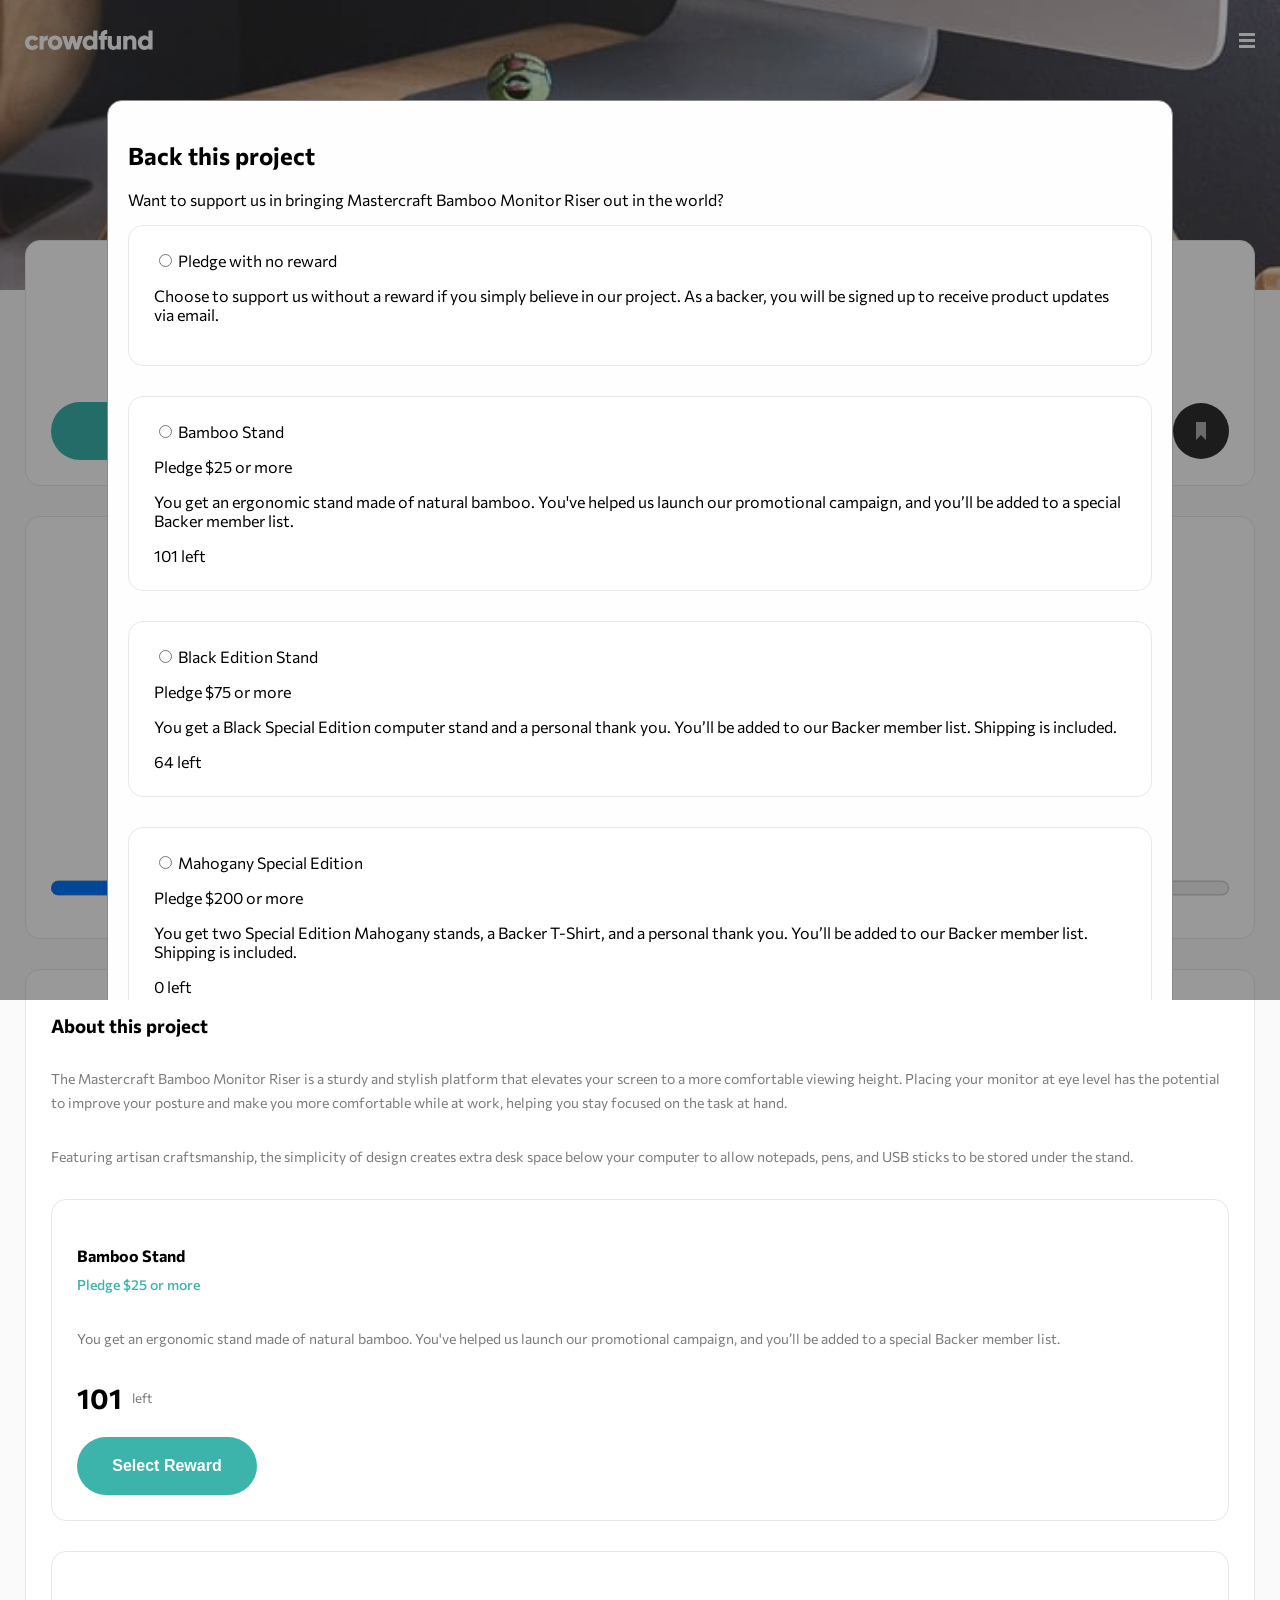
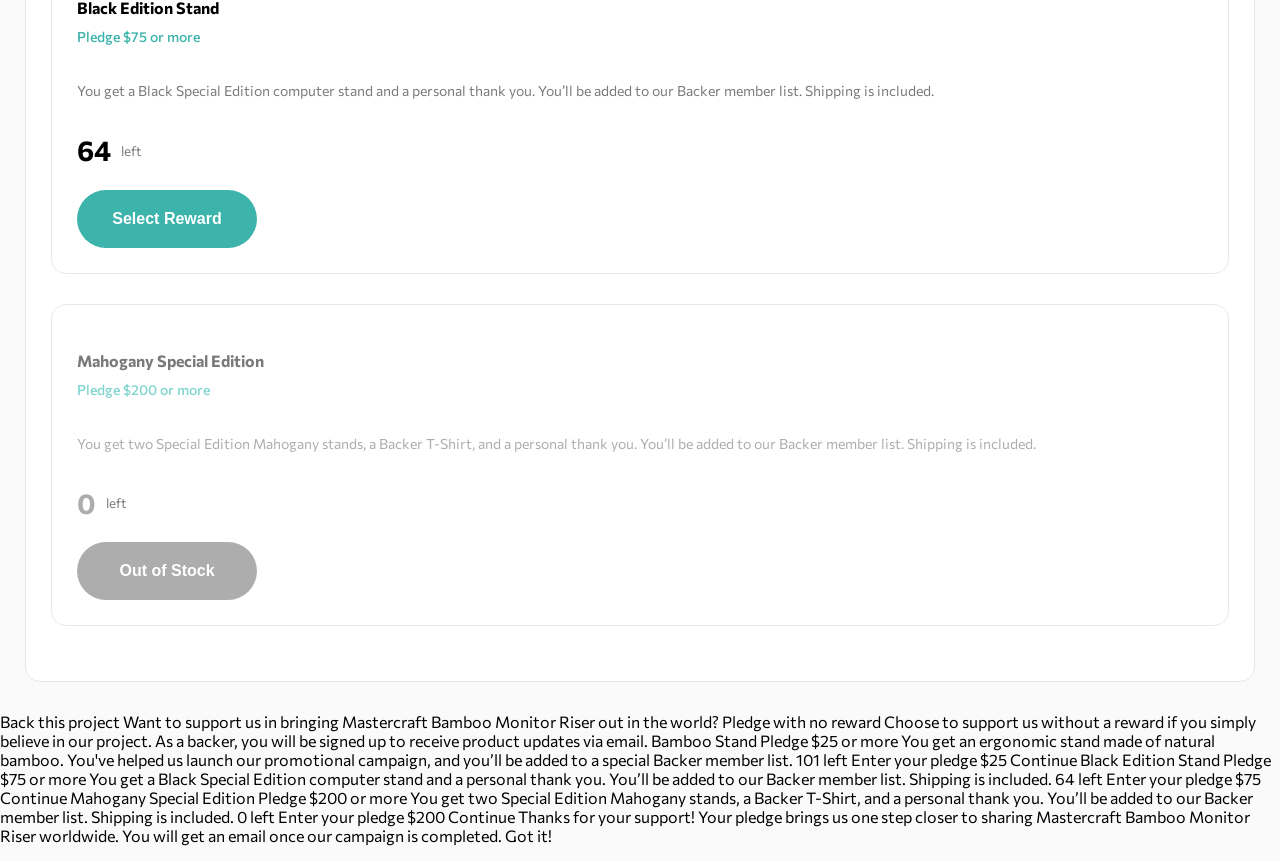
==== index.html @ f1417105 "init modal style" ====
<!DOCTYPE html>
<html lang="en">
<head>
  <meta charset="UTF-8">
  <meta name="viewport" content="width=device-width, initial-scale=1.0"> <!-- displays site properly based on user's device -->

  <link rel="icon" type="image/png" sizes="32x32" href="./images/favicon-32x32.png">
  
  <title>Frontend Mentor | Crowdfunding product page</title>
  <meta name="description" content="Crowdfunding product page design."/>
  <!-- Feel free to remove these styles or customise in your own stylesheet 👍 -->
  <style>
    .attribution { font-size: 11px; text-align: center; }
    .attribution a { color: hsl(228, 45%, 44%); }
  </style>
  <link rel="preconnect" href="https://fonts.gstatic.com">
  <link href="https://fonts.googleapis.com/css2?family=Commissioner:wght@400;500;700&display=swap" rel="stylesheet">
  <link rel="stylesheet" href="styles.css">
</head>
<body>
 
    <header class="hero-banner">
      <div class="page-container">
        <nav class="hero-nav">
          <div class="hero-nav-top">
            <img src="./images/logo.svg" id="logo" alt="Crowdfund logo"/>
            <img src="./images/icon-hamburger.svg" id="mobile-nav" alt="Mobile navigation"/>
          </div>
          <!-- <ul class="hero-nav-menu">
            <li>About</li>
            <li>Discover</li>
            <li>Get Started</li>
          </ul> -->
        </nav>    
      </div>
    </header>


  
  <div class="page-container">


    <div class="page-card project-card-desc">
      <img src="./images/logo-mastercraft.svg" class="mastercraft" alt="mastercraft logo" />
      <header>
        <h1 class="font-700">Mastercraft Bamboo Monitor Riser</h1>
        <h2 class="font-400 dark-gray">A beautiful & handcrafted monitor stand to reduce neck and eye strain.</h2>
      </header>
      <div class="button-grouping">
        <button class="cyan-button">Back this project</button>
        <img src="./images/icon-bookmark.svg" alt="Bookmark"/>
      </div>
    </div>

    <div class="page-card project-card-info">
      <div class="card-info-header">
        <p>$89,914</p>
        <p>of $100,000 backed</p>
      </div>
      <div class="project-card-divider"></div>
      <div class="card-info-header">
        <p>5,007</p>
        <p>total backers</p>
      </div>
      <div class="project-card-divider"></div>
      <div class="card-info-header">
        <p>56</p>
        <p>days left</p>
      </div>
      <div class="progress">
        <label for="days_to_completion"></label>
        <progress id="days_to_completion" value="76" max="100"></progress>
      </div>
    </div>

    <div class="page-card about">
      <h3>About this project</h3>
      <p>
        The Mastercraft Bamboo Monitor Riser is a sturdy and stylish platform that elevates your screen 
        to a more comfortable viewing height. Placing your monitor at eye level has the potential to improve 
        your posture and make you more comfortable while at work, helping you stay focused on the task at hand.
      </p>
      <p>
        Featuring artisan craftsmanship, the simplicity of design creates extra desk space below your computer 
        to allow notepads, pens, and USB sticks to be stored under the stand.
      </p>
     
      <div class="inner-card in-stock">
        <h4>Bamboo Stand</h4>
        <p class="priceline">Pledge $25 or more</p>
        <p>
          You get an ergonomic stand made of natural bamboo. You've helped us launch our promotional campaign, and 
          you’ll be added to a special Backer member list.
        </p>
        <div class="quantity">
          <h5>
            <span class="amount">101</span><span class="text">left</span>
          </h5>
        </div>
        <button class="cyan-button">Select Reward</button>
      </div>
      <div class="inner-card in-stock">
        <h4>Black Edition Stand</h4>
        <p class="priceline">Pledge $75 or more</p>
        <p>
          You get a Black Special Edition computer stand and a personal thank you. You’ll be added to our Backer 
          member list. Shipping is included.
        </p>
        <div class="quantity">
          <h5>
            <span class="amount">64</span><span class="text">left</span>
          </h5>
        </div>
        <button class="cyan-button">Select Reward</button>
      </div>
      <div class="inner-card out-of-stock">
        <h4>Mahogany Special Edition</h4>
        <p class="priceline">Pledge $200 or more</p>
        <p>
          You get two Special Edition Mahogany stands, a Backer T-Shirt, and a personal thank you. You’ll be added 
          to our Backer member list. Shipping is included.
        </p>
        <div class="quantity">
          <h5>
            <span class="amount">0</span><span class="text">left</span>
          </h5>
        </div>
        <button class="gray-button">Out of Stock</button>
      </div>
    </div>

    <section class="modal">
      <div class="modal-content page-card">
        <h1>Back this project</h1>
        <p>Want to support us in bringing Mastercraft Bamboo Monitor Riser out in the world?</p>
        <form>
          <div class="page-card">
            <input type="radio" id="pledge" name="pledge-type" value="pledge">
            <label for="pledge">Pledge with no reward</label>
            <p>Choose to support us without a reward if you simply believe in our project. As a backer, 
              you will be signed up to receive product updates via email.</p>
          </div>

          <div class="page-card">
            <input type="radio" id="bamboo-edition" name="pledge-type" value="bamboo">
            <label for="bamboo-edition">Bamboo Stand</label>
            <p>Pledge $25 or more</p>
            <p>You get an ergonomic stand made of natural bamboo. You've helped us launch our promotional campaign, and
              you’ll be added to a special Backer member list.</p>
              101 left
          </div>

          <div class="page-card">
            <input type="radio" id="black-edition" name="pledge-type" value="black">
            <label for="black-edition">Black Edition Stand</label>
            <p>Pledge $75 or more</p>
            <p> You get a Black Special Edition computer stand and a personal thank you. You’ll be added to our Backer
              member list. Shipping is included.</p>
              64 left
          </div>

          <div class="page-card">
            <input type="radio" id="mahogany-edition" name="pledge-type" value="mahogany">
            <label for="mahogany-edition">Mahogany Special Edition</label>
            <p>Pledge $200 or more</p>
            <p>You get two Special Edition Mahogany stands, a Backer T-Shirt, and a personal thank you. You’ll be added
              to our Backer member list. Shipping is included.</p>
              0 left
          </div>

        </form>
      </div>

    </section>

  </div>


    <p>
  


  
  
  

  

  <!-- Selection modal start -->

  Back this project
  Want to support us in bringing Mastercraft Bamboo Monitor Riser out in the world?

  Pledge with no reward
  Choose to support us without a reward if you simply believe in our project. As a backer, 
  you will be signed up to receive product updates via email.

  Bamboo Stand
  Pledge $25 or more
  You get an ergonomic stand made of natural bamboo. You've helped us launch our promotional campaign, and
  you’ll be added to a special Backer member list.
  101 left

  <!-- Selected pledge start -->
  Enter your pledge
  $25
  Continue
  <!-- Selected pledge end -->

  Black Edition Stand
  Pledge $75 or more
  You get a Black Special Edition computer stand and a personal thank you. You’ll be added to our Backer
  member list. Shipping is included.
  64 left

  <!-- Selected pledge start -->
  Enter your pledge
  $75
  Continue
  <!-- Selected pledge end -->

  Mahogany Special Edition
  Pledge $200 or more
  You get two Special Edition Mahogany stands, a Backer T-Shirt, and a personal thank you. You’ll be added
  to our Backer member list. Shipping is included.
  0 left

  <!-- Selected pledge  start -->
  Enter your pledge
  $200
  Continue
  <!-- Selected pledge end -->

  <!-- Selection modal end -->

  <!-- Success modal start -->

  Thanks for your support!
  Your pledge brings us one step closer to sharing Mastercraft Bamboo Monitor Riser worldwide. You will get
  an email once our campaign is completed.
  Got it!

  <!-- Success modal end -->
  </p>
</body>
</html>
---- styles.css ----
body {
    margin: 0px;
    font-family: 'Commissioner', sans-serif;
    /* background-color: hsl(0, 0%, 70%); */
    background-color: hsl(0, 0%, 98%);
}

/* Header */
.hero-banner {
    width: 100%;
    height: 290px;
    background-image: url('./images/image-hero-mobile.jpg');
    background-position: 50% 50%;
    background-size: cover;
}

.page-container {
    margin: 0px 25px;
}

.hero-nav .hero-nav-top {
    display: flex;
    justify-content: space-between;
    align-items: center;
    padding-top: 30px;
}

.hero-nav .hero-nav-menu {
    padding-left: 0px;
    margin: 0px;
    margin-top: 30px;
    background-color: #FFF;
    border-radius: 15px;
}

.hero-nav .hero-nav-menu li {
    list-style-type: none;
    padding: 25px;
    border-bottom: 1px solid #E8E8E8;
    font-weight: 500;
}

/* page cards */

.page-card {
    background-color: #FFF;
    border-radius: 15px;
    border: 1px solid #E8E8E8;
    padding: 25px;
    margin-bottom: 30px;
}

.inner-card {
    background-color: #FFF;
    border-radius: 15px;
    border: 1px solid #E8E8E8;
    padding: 25px;
    margin-bottom: 30px;
}

.mastercraft {
    position: absolute;
    top: -28px;
    left: calc(50% - (56px/2));
    border-radius: 50%;
}

.page-card .button-grouping {
    display: flex;
    justify-content: space-between;
    align-items: center;
}

.project-card-desc {
    position: relative;
    margin-top: -50px;
}

.project-card-desc h1 {
    font-size: 1.5rem;
    text-align: center;
    margin: 30px 0px;
}

.project-card-desc h2 {
    font-size: .85rem;
    text-align: center;
    margin: 30px 0px;
}

.project-card-desc .cyan-button {
    width: 100%;
    margin-right: 10px;
}

.project-card-info .card-info-header {
    text-align: center;
}

.project-card-info .card-info-header p:nth-child(1){
    font-size: 2rem;
    font-weight: 700;
    margin: 10px 0px;
}

.project-card-info .card-info-header p:nth-child(2){
    font-size: .9rem;
    color: hsl(0, 0%, 48%);
    margin: 10px 0px;
}

.progress {
    margin: 35px 0px 10px 0px;
}

#days_to_completion {
    width: 100%;
    height: 30px;
}

.project-card-divider {
    border-bottom: 1px solid #E8E8E8;
    margin: 20px auto;
    width: 35%;
}

.page-card.about h3 {
    margin-bottom: 30px;
}

.page-card.about p {
    margin-bottom: 30px;
    color: hsl(0, 0%, 48%);
    line-height: 1.5rem;
    font-size: 14px;
}

.inner-card.in-stock h4{
    margin-bottom: 5px;
    font-weight: 700;
}
.inner-card.in-stock .priceline {
    font-weight: 500;
    color: hsl(176, 50%, 47%);
    margin-top: 8px;
}

.inner-card.out-of-stock h4{
    color:hsl(0, 0%, 48%);
    margin-bottom: 5px;
    font-weight: 700;
}
.inner-card.out-of-stock .priceline {
    font-weight: 500;
    color:hsl(176, 50%, 67%);
    margin-top: 8px;
}

.inner-card .quantity .amount {
    font-size: 28px;
    padding-right: 10px;
}

.inner-card .quantity .text {
    font-weight: 400;
    color: hsl(0, 0%, 48%)
}

.inner-card .quantity h5 {
    display: flex;
    align-items: center;
}

.inner-card.out-of-stock p {
    color: hsl(0, 0%, 68%)
}

.inner-card.out-of-stock h5 {
    color: hsl(0, 0%, 68%)
}

.modal {
    /* display: none; */
  position: fixed;
  z-index: 1;
  padding-top: 100px;
  left: 0;
  top: 0;
  width: 100%;
  height: 100%;
  overflow: auto;
  background-color: rgb(0,0,0);
  background-color: rgba(0,0,0,0.4);
    
}

.modal-content {
    background-color: #fefefe;
    margin: auto;
    padding: 20px;
    border: 1px solid #888;
    width: 80%;
  }


/* Style Utils*/

.cyan {
    color: hsl(176, 50%, 47%);
}

.dark-cyan {
    color: hsl(176, 72%, 28%);
}

.black {
    color: hsl(0, 0%, 0%);
}

.dark-gray {
    color: hsl(0, 0%, 48%)
}

.font-400 {
    font-weight: 400;
}

.font-500 {
    font-weight: 500;
}

.font-700 {
    font-weight: 700;
}

.cyan-button {
    padding: 20px;
    border-radius: 40px;
    color: #FFF;
    font-weight: 700;
    background-color: hsl(176, 50%, 47%);
    border-style: none;
    font-size: 16px;
    width: 180px;
}

.gray-button {
    padding: 20px;
    border-radius: 40px;
    color: #FFF;
    font-weight: 700;
    background-color: hsl(0, 0%, 68%);
    border-style: none;
    font-size: 16px;
    width: 180px;
}

/* @media only screen and (max-width: 575px) {
    .hero-banner {
        background-image: url('./images/image-hero-desktop.jpg');
    }
} */
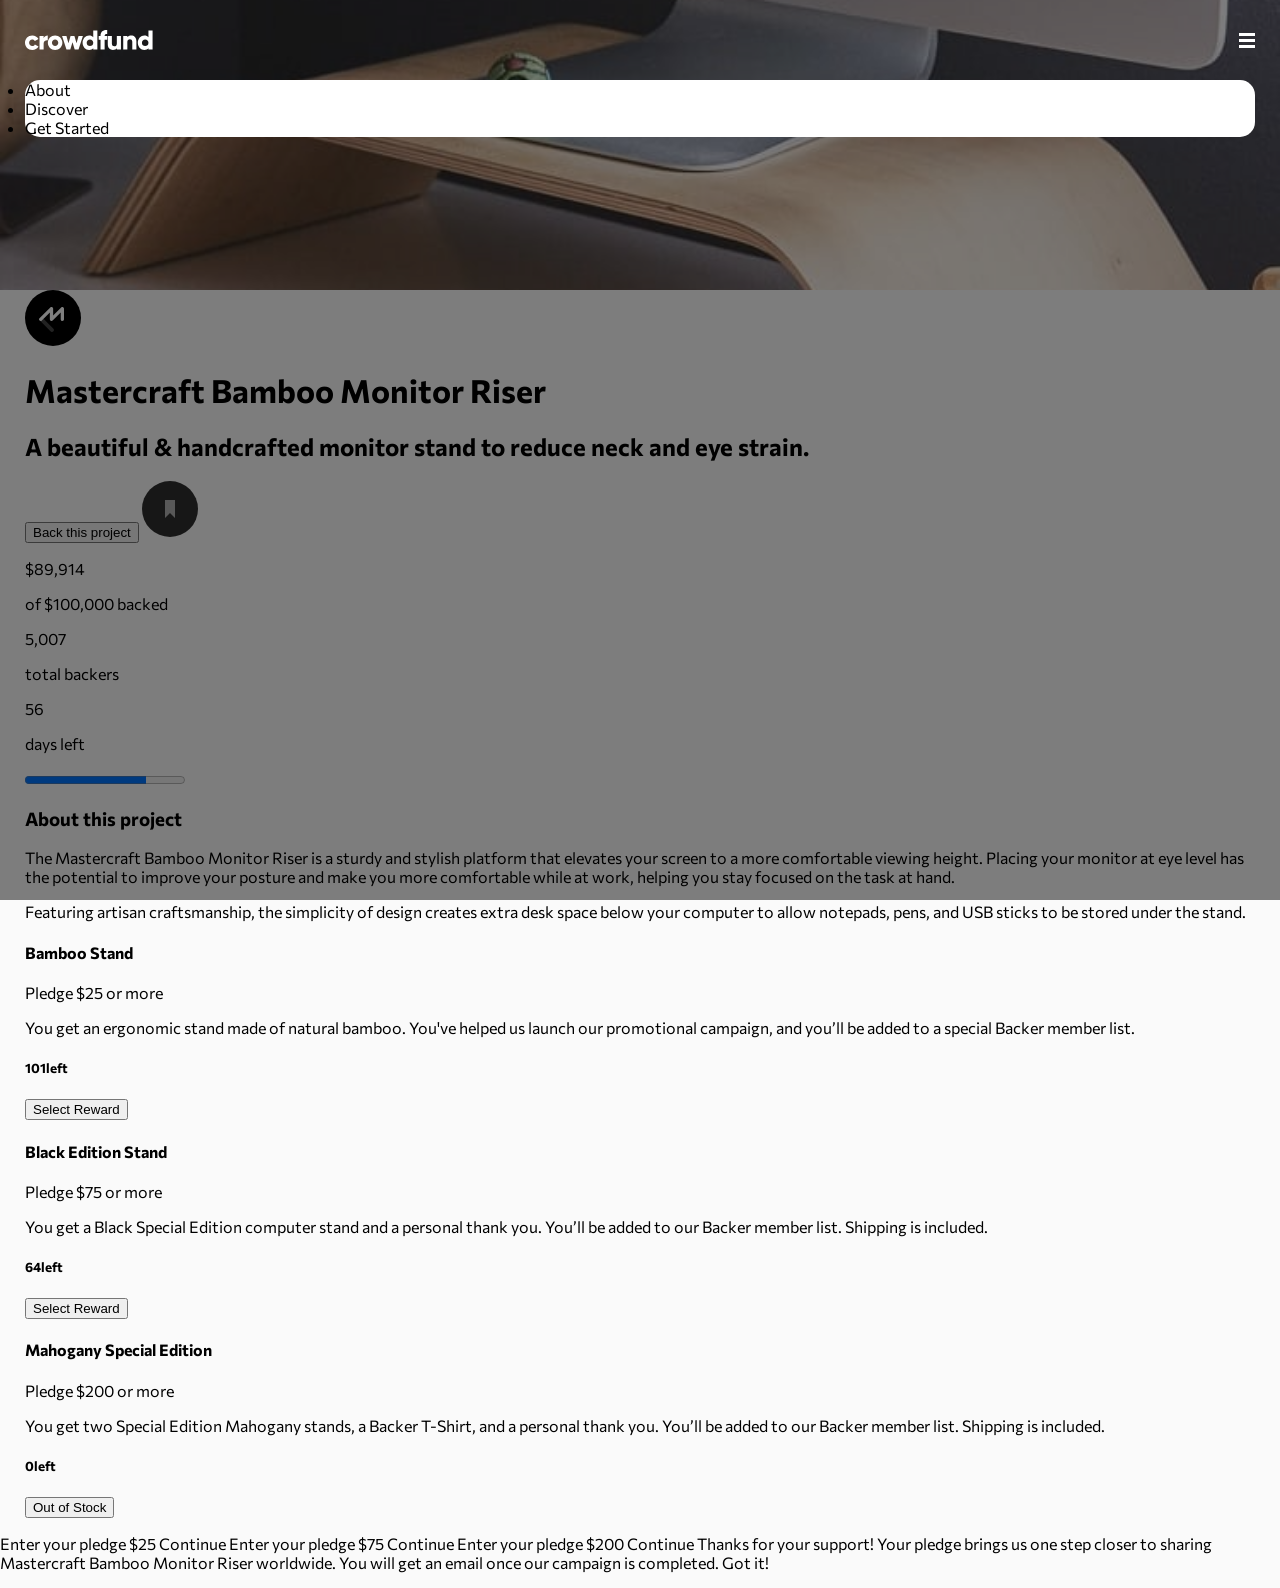
==== commit 6f18275a: "add menu functionality" ====
--- a/index.html
+++ b/index.html
@@ -18,19 +18,20 @@
   <link rel="stylesheet" href="styles.css">
 </head>
 <body>
- 
     <header class="hero-banner">
+      <!-- <div class="hero-banner-image"></div> -->
+      <div class="page-overlay hidden" id="mobile-overlay"></div>
       <div class="page-container">
         <nav class="hero-nav">
           <div class="hero-nav-top">
             <img src="./images/logo.svg" id="logo" alt="Crowdfund logo"/>
             <img src="./images/icon-hamburger.svg" id="mobile-nav" alt="Mobile navigation"/>
           </div>
-          <!-- <ul class="hero-nav-menu">
+          <ul class="hero-nav-menu hidden" id="hero-nav-menu">
             <li>About</li>
             <li>Discover</li>
             <li>Get Started</li>
-          </ul> -->
+          </ul>
         </nav>    
       </div>
     </header>
@@ -129,49 +130,65 @@
       </div>
     </div>
 
-    <section class="modal">
+    <!-- <section class="modal" id="modal">
       <div class="modal-content page-card">
-        <h1>Back this project</h1>
+        <div class="modal-header">
+          <h2 class="modal-title">Back this project</h2>
+          <img src="./images/icon-close-modal.svg" id="modal-nav" alt="Mobile navigation"/>
+        </div>
         <p>Want to support us in bringing Mastercraft Bamboo Monitor Riser out in the world?</p>
         <form>
           <div class="page-card">
-            <input type="radio" id="pledge" name="pledge-type" value="pledge">
-            <label for="pledge">Pledge with no reward</label>
-            <p>Choose to support us without a reward if you simply believe in our project. As a backer, 
-              you will be signed up to receive product updates via email.</p>
-          </div>
-
-          <div class="page-card">
-            <input type="radio" id="bamboo-edition" name="pledge-type" value="bamboo">
-            <label for="bamboo-edition">Bamboo Stand</label>
-            <p>Pledge $25 or more</p>
-            <p>You get an ergonomic stand made of natural bamboo. You've helped us launch our promotional campaign, and
-              you’ll be added to a special Backer member list.</p>
-              101 left
-          </div>
-
-          <div class="page-card">
-            <input type="radio" id="black-edition" name="pledge-type" value="black">
-            <label for="black-edition">Black Edition Stand</label>
-            <p>Pledge $75 or more</p>
-            <p> You get a Black Special Edition computer stand and a personal thank you. You’ll be added to our Backer
-              member list. Shipping is included.</p>
-              64 left
-          </div>
-
-          <div class="page-card">
-            <input type="radio" id="mahogany-edition" name="pledge-type" value="mahogany">
-            <label for="mahogany-edition">Mahogany Special Edition</label>
-            <p>Pledge $200 or more</p>
-            <p>You get two Special Edition Mahogany stands, a Backer T-Shirt, and a personal thank you. You’ll be added
-              to our Backer member list. Shipping is included.</p>
-              0 left
+
+            <div class="pledge-container">
+              <input type="radio" id="pledge" name="pledge-type" value="pledge">
+              <div class="pledge-info">
+                <label for="pledge" class="pledge-option">Pledge with no reward</label>
+              </div>
+            </div>
+            <p>Choose to support us without a reward if you simply believe in our project. As a backer, you will be signed up to receive product updates via email.</p>
+          </div>
+
+          <div class="page-card pledge">
+            <div class="pledge-container">
+              <input type="radio" id="bamboo-edition" name="pledge-type" value="bamboo">
+              <div class="pledge-info">
+                <label for="bamboo-edition" class="pledge-option">Bamboo Stand</label>
+                <span class="pledge-priceline">Pledge $25 or more</span>
+              </div>
+            </div>
+            <p>You get an ergonomic stand made of natural bamboo. You've helped us launch our promotional campaign, and you’ll be added to a special Backer member list.</p>
+            <p><span class="pledge-quantity">101</span> left</p>
+          </div>
+
+          <div class="page-card pledge">
+            <div class="pledge-container">
+              <input type="radio" id="black-edition" name="pledge-type" value="black">
+              <div class="pledge-info">
+                <label for="black-edition" class="pledge-option">Black Edition Stand</label>
+                <span class="pledge-priceline">Pledge $75 or more</span>
+              </div>
+            </div>
+            <p>You get a Black Special Edition computer stand and a personal thank you. You’ll be added to our Backer member list. Shipping is included.</p>
+            <p><span class="pledge-quantity">64</span> left</p>
+          </div>
+
+          <div class="page-card pledge">
+            <div class="pledge-container">
+              <input type="radio" id="mahogany-edition" name="pledge-type" value="mahogany">
+              <div class="pledge-info">
+                <label for="mahogany-edition" class="pledge-option">Mahogany Special Edition</label>
+                <span class="pledge-priceline">Pledge $200 or more</span>
+              </div>
+            </div>
+            <p>You get two Special Edition Mahogany stands, a Backer T-Shirt, and a personal thank you. You’ll be added to our Backer member list. Shipping is included.</p>
+            <p><span class="pledge-quantity">0</span> left</p>
           </div>
 
         </form>
       </div>
 
-    </section>
+    </section> -->
 
   </div>
 
@@ -186,20 +203,9 @@
 
   
 
-  <!-- Selection modal start -->
-
-  Back this project
-  Want to support us in bringing Mastercraft Bamboo Monitor Riser out in the world?
-
-  Pledge with no reward
-  Choose to support us without a reward if you simply believe in our project. As a backer, 
-  you will be signed up to receive product updates via email.
-
-  Bamboo Stand
-  Pledge $25 or more
-  You get an ergonomic stand made of natural bamboo. You've helped us launch our promotional campaign, and
-  you’ll be added to a special Backer member list.
-  101 left
+
+  
+
 
   <!-- Selected pledge start -->
   Enter your pledge
@@ -207,11 +213,7 @@
   Continue
   <!-- Selected pledge end -->
 
-  Black Edition Stand
-  Pledge $75 or more
-  You get a Black Special Edition computer stand and a personal thank you. You’ll be added to our Backer
-  member list. Shipping is included.
-  64 left
+
 
   <!-- Selected pledge start -->
   Enter your pledge
@@ -219,11 +221,7 @@
   Continue
   <!-- Selected pledge end -->
 
-  Mahogany Special Edition
-  Pledge $200 or more
-  You get two Special Edition Mahogany stands, a Backer T-Shirt, and a personal thank you. You’ll be added
-  to our Backer member list. Shipping is included.
-  0 left
+  
 
   <!-- Selected pledge  start -->
   Enter your pledge
@@ -242,5 +240,6 @@
 
   <!-- Success modal end -->
   </p>
+  <script src="./script.js"></script>
 </body>
 </html>
--- a/styles.css
+++ b/styles.css
@@ -12,6 +12,11 @@
     background-image: url('./images/image-hero-mobile.jpg');
     background-position: 50% 50%;
     background-size: cover;
+    position: relative;
+}
+
+.hero-banner-image {
+    
 }
 
 .page-container {
@@ -23,6 +28,21 @@
     justify-content: space-between;
     align-items: center;
     padding-top: 30px;
+    position: relative;
+    z-index: 3;
+}
+
+.hero-nav .hero-nav-top img {
+    position: relative;
+}
+
+.page-overlay {
+    position: fixed;
+    width: 100%;
+    height: 100%;
+    background-color: hsl(0, 0%, 0%);
+    opacity: 0.5;
+    z-index: 2;
 }
 
 .hero-nav .hero-nav-menu {
@@ -31,12 +51,18 @@
     margin-top: 30px;
     background-color: #FFF;
     border-radius: 15px;
+    position: relative;
+    z-index: 3
+}
+
+.hero-nav .hero-nav-menu:not(:nth-last-child()) {
+    border-bottom: 1px solid #E8E8E8;
 }
 
 .hero-nav .hero-nav-menu li {
     list-style-type: none;
     padding: 25px;
-    border-bottom: 1px solid #E8E8E8;
+    /* border-bottom: 1px solid #E8E8E8; */
     font-weight: 500;
 }
 
@@ -74,6 +100,7 @@
 .project-card-desc {
     position: relative;
     margin-top: -50px;
+    z-index: 1;
 }
 
 .project-card-desc h1 {
@@ -180,10 +207,7 @@
 }
 
 .modal {
-    /* display: none; */
   position: fixed;
-  z-index: 1;
-  padding-top: 100px;
   left: 0;
   top: 0;
   width: 100%;
@@ -199,10 +223,78 @@
     margin: auto;
     padding: 20px;
     border: 1px solid #888;
-    width: 80%;
-  }
-
-
+    width: 75%;
+    margin-top: 100px;
+    margin-bottom: 100px;
+}
+
+
+.pledge-priceline {
+    font-weight: 500;
+    color: hsl(176, 50%, 47%);
+    margin-top: 8px;
+}
+
+.pledge-option {
+    font-weight: 700;
+}
+
+.pledge-container {
+    display: flex;
+    align-items: center;
+    /* justify-content: space-between; */
+}
+
+.pledge-container input {
+    border: 0px;
+    width: 25px;
+    height: 25px;
+}
+
+.pledge-info {
+    display: flex;
+    flex-direction: column;
+    align-content: center;
+    margin-left: 20px;
+}
+
+.pledge-info p {
+    margin: 5px;
+}
+
+.pledge-info label {
+    margin: 5px 5px 5px 0px;
+}
+
+
+.pledge-quantity {
+    font-weight: 700;
+    padding-right: 5px;
+    color: hsl(0, 0%, 0%);
+}
+
+.modal-content .modal-title {
+    font-size: 1.25rem;
+}
+
+.modal-content p {
+    line-height: 1.5rem;
+    color: hsl(0, 0%, 48%);
+}
+
+.modal-header {
+    display: flex;
+    justify-content: space-between;
+    align-items: center;
+}
+
+#modal-nav {
+    padding: 10px;
+}
+
+.hidden {
+    display: none;
+}
 /* Style Utils*/
 
 .cyan {
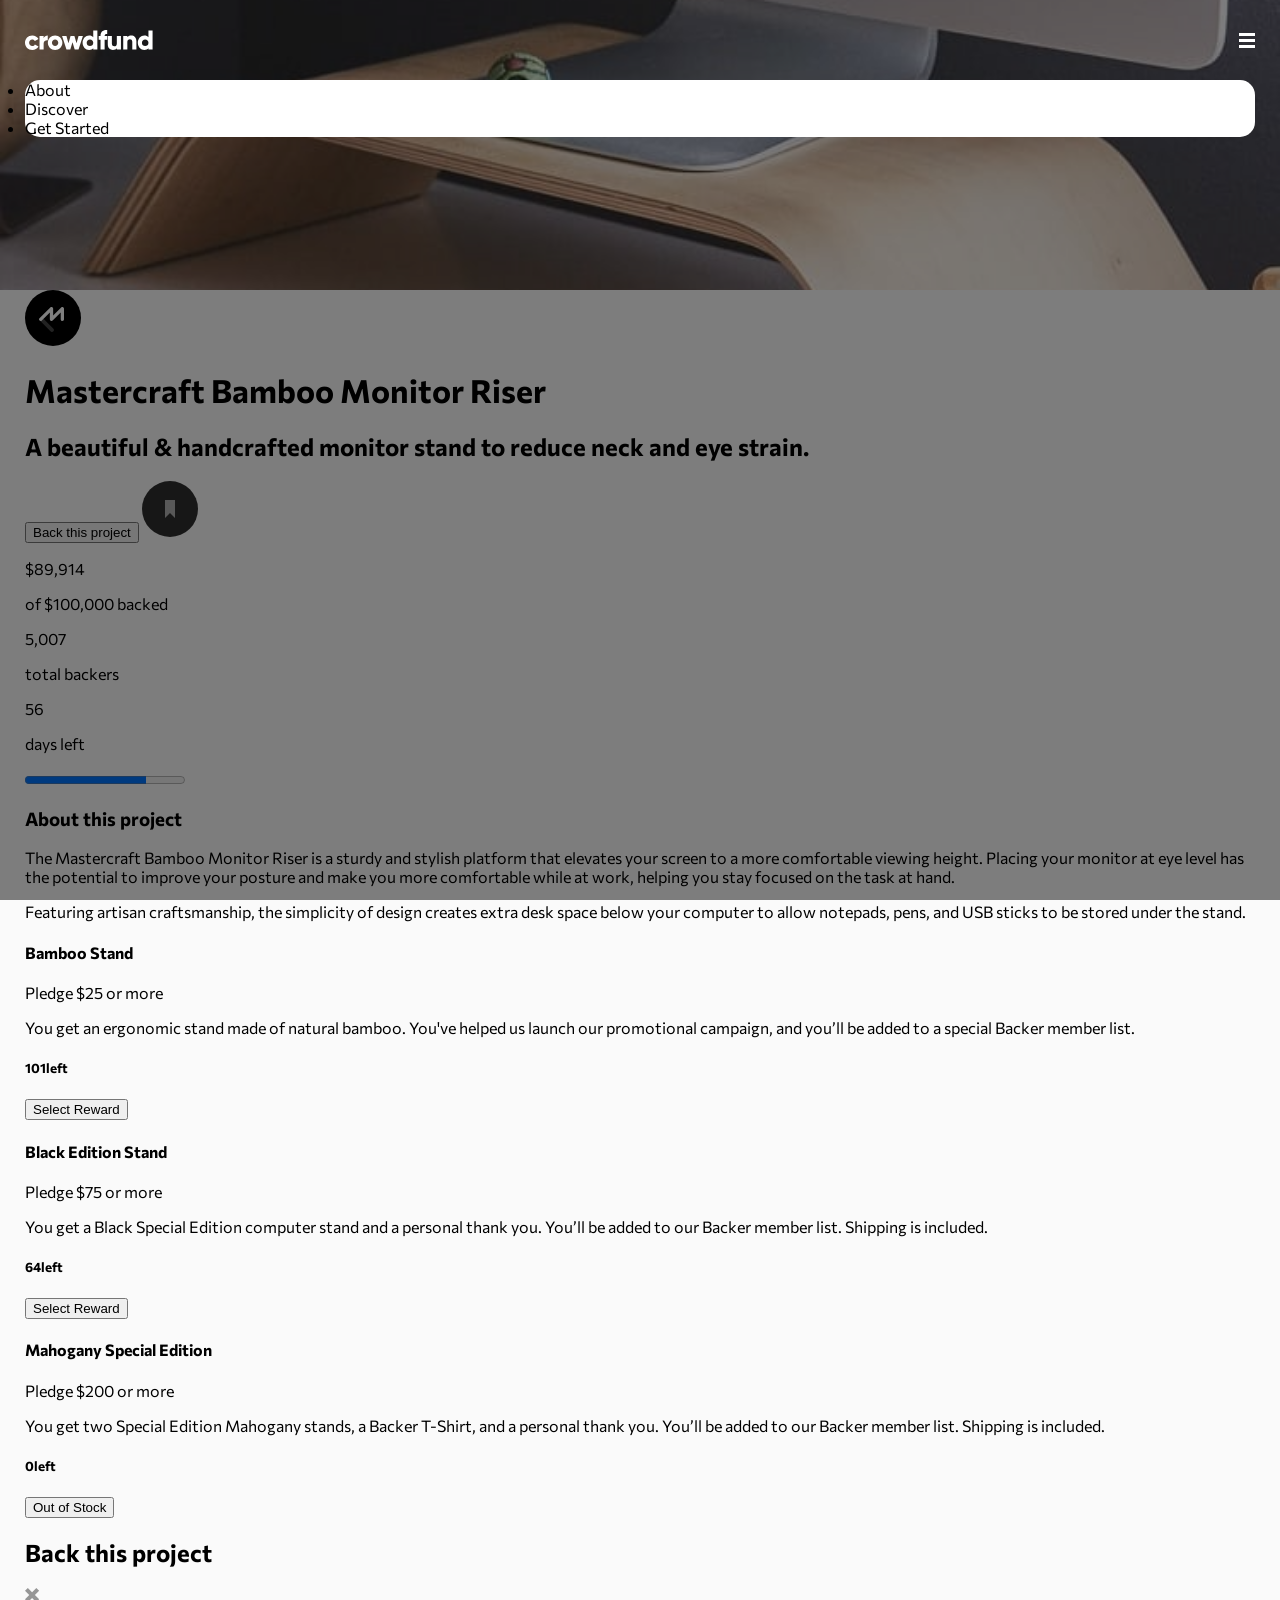
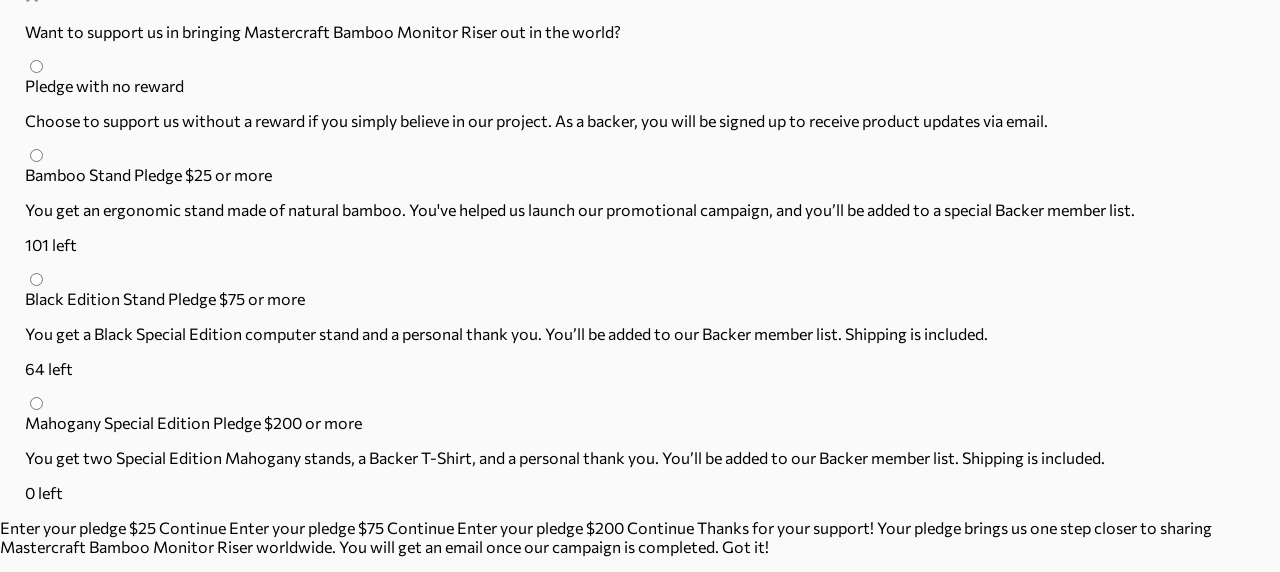
==== commit 14511c09: "add project support functionality"" ====
--- a/index.html
+++ b/index.html
@@ -19,7 +19,6 @@
 </head>
 <body>
     <header class="hero-banner">
-      <!-- <div class="hero-banner-image"></div> -->
       <div class="page-overlay hidden" id="mobile-overlay"></div>
       <div class="page-container">
         <nav class="hero-nav">
@@ -48,7 +47,7 @@
         <h2 class="font-400 dark-gray">A beautiful & handcrafted monitor stand to reduce neck and eye strain.</h2>
       </header>
       <div class="button-grouping">
-        <button class="cyan-button">Back this project</button>
+        <button class="cyan-button" id="back-project-button">Back this project</button>
         <img src="./images/icon-bookmark.svg" alt="Bookmark"/>
       </div>
     </div>
@@ -130,7 +129,7 @@
       </div>
     </div>
 
-    <!-- <section class="modal" id="modal">
+    <section class="modal" id="modal-back">
       <div class="modal-content page-card">
         <div class="modal-header">
           <h2 class="modal-title">Back this project</h2>
@@ -188,7 +187,7 @@
         </form>
       </div>
 
-    </section> -->
+    </section>
 
   </div>
 
--- a/styles.css
+++ b/styles.css
@@ -13,10 +13,6 @@
     background-position: 50% 50%;
     background-size: cover;
     position: relative;
-}
-
-.hero-banner-image {
-    
 }
 
 .page-container {
@@ -207,15 +203,15 @@
 }
 
 .modal {
-  position: fixed;
-  left: 0;
-  top: 0;
-  width: 100%;
-  height: 100%;
-  overflow: auto;
-  background-color: rgb(0,0,0);
-  background-color: rgba(0,0,0,0.4);
-    
+    position: fixed;
+    left: 0;
+    top: 0;
+    width: 100%;
+    height: 100%;
+    overflow: auto;
+    background-color: rgb(0,0,0);
+    background-color: rgba(0,0,0,0.4);
+    z-index: 5;
 }
 
 .modal-content {
@@ -334,6 +330,14 @@
     border-style: none;
     font-size: 16px;
     width: 180px;
+    outline-style: none;
+    transition: 0.3s;
+    cursor: pointer;
+}
+
+.cyan-button:hover {
+    transition: 0.3s;
+    background-color: hsl(176, 50%, 40%);
 }
 
 .gray-button {
@@ -345,6 +349,7 @@
     border-style: none;
     font-size: 16px;
     width: 180px;
+    outline-style: none;
 }
 
 /* @media only screen and (max-width: 575px) {
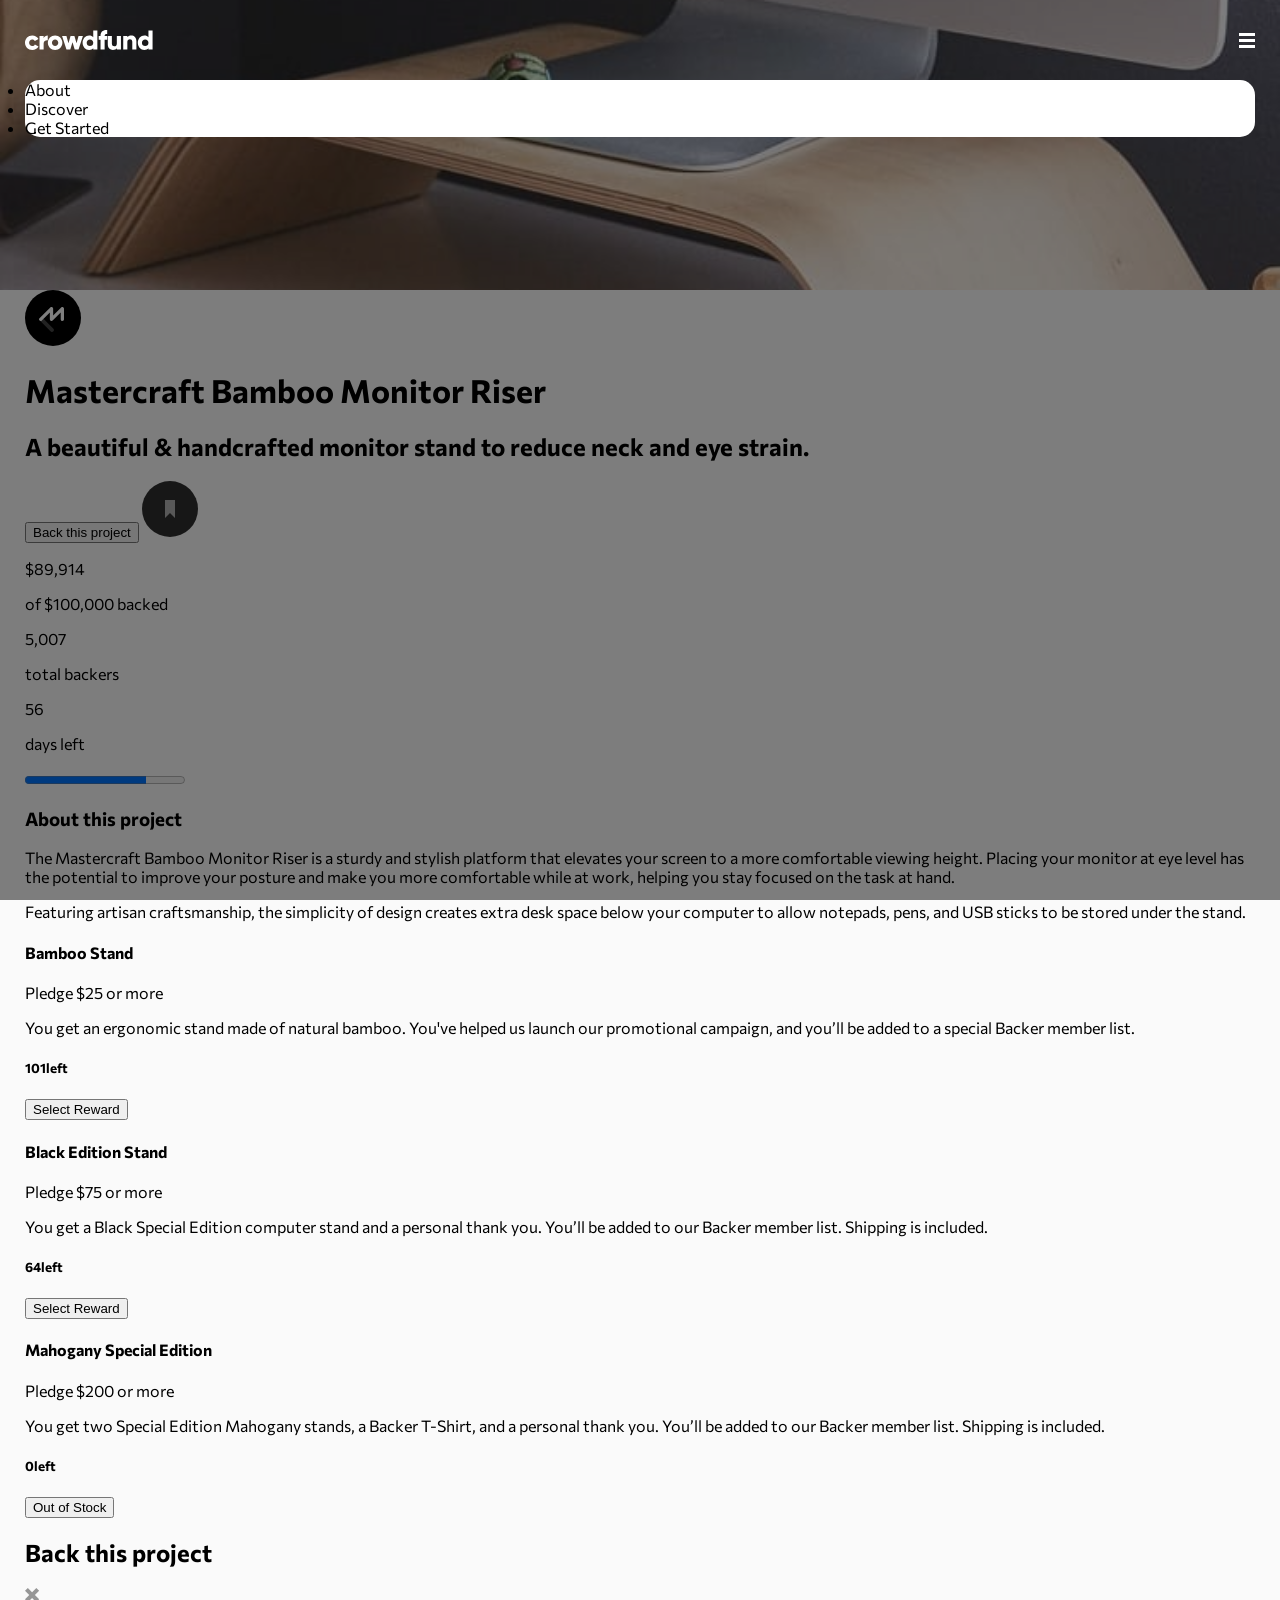
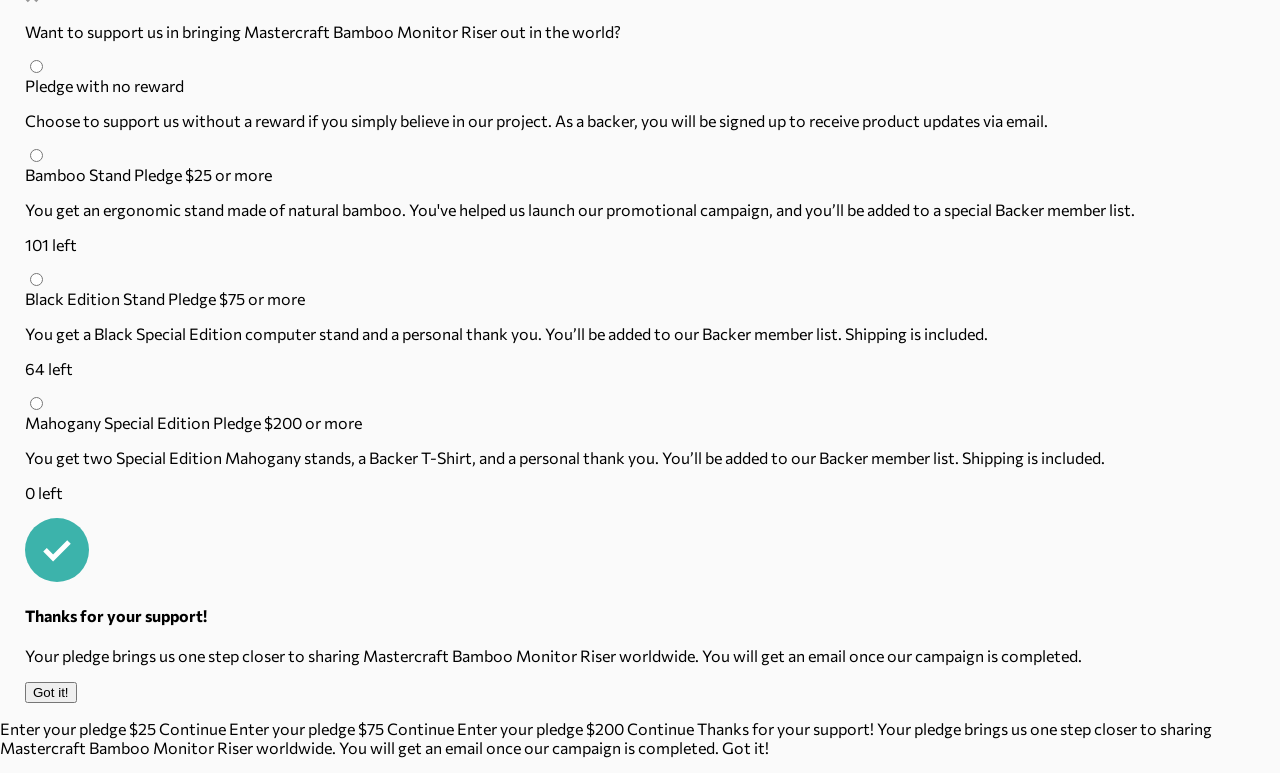
==== commit efb6245d: "add support modal" ====
--- a/index.html
+++ b/index.html
@@ -129,7 +129,7 @@
       </div>
     </div>
 
-    <section class="modal" id="modal-back">
+    <section class="modal hidden" id="modal-back">
       <div class="modal-content page-card">
         <div class="modal-header">
           <h2 class="modal-title">Back this project</h2>
@@ -187,6 +187,20 @@
         </form>
       </div>
 
+    </section>
+
+    <section class="modal" id="modal-support">
+      <div class="modal-content page-card">
+       
+          <img src="./images/icon-check.svg" />
+       
+      
+          <h4>Thanks for your support!</h4>
+          <p>Your pledge brings us one step closer to sharing Mastercraft Bamboo Monitor Riser worldwide. You will get
+            an email once our campaign is completed.</p>
+          <button class="cyan-button" id="modal-support-button">Got it!</button>
+        
+      </div>
     </section>
 
   </div>
--- a/styles.css
+++ b/styles.css
@@ -288,6 +288,30 @@
     padding: 10px;
 }
 
+#modal-support h4 {
+    margin-bottom: 0px;
+}
+
+#modal-support p {
+    margin-top: 10px;
+}
+
+#modal-support .modal-content {
+    display: flex;
+    flex-direction: column;
+    justify-content: center;
+    text-align: center;
+}
+
+#modal-support .modal-content .cyan-button {
+    margin: 0 auto;
+}
+
+#modal-support .modal-content img {
+    width: 60px;
+    margin: 0 auto;
+}
+
 .hidden {
     display: none;
 }
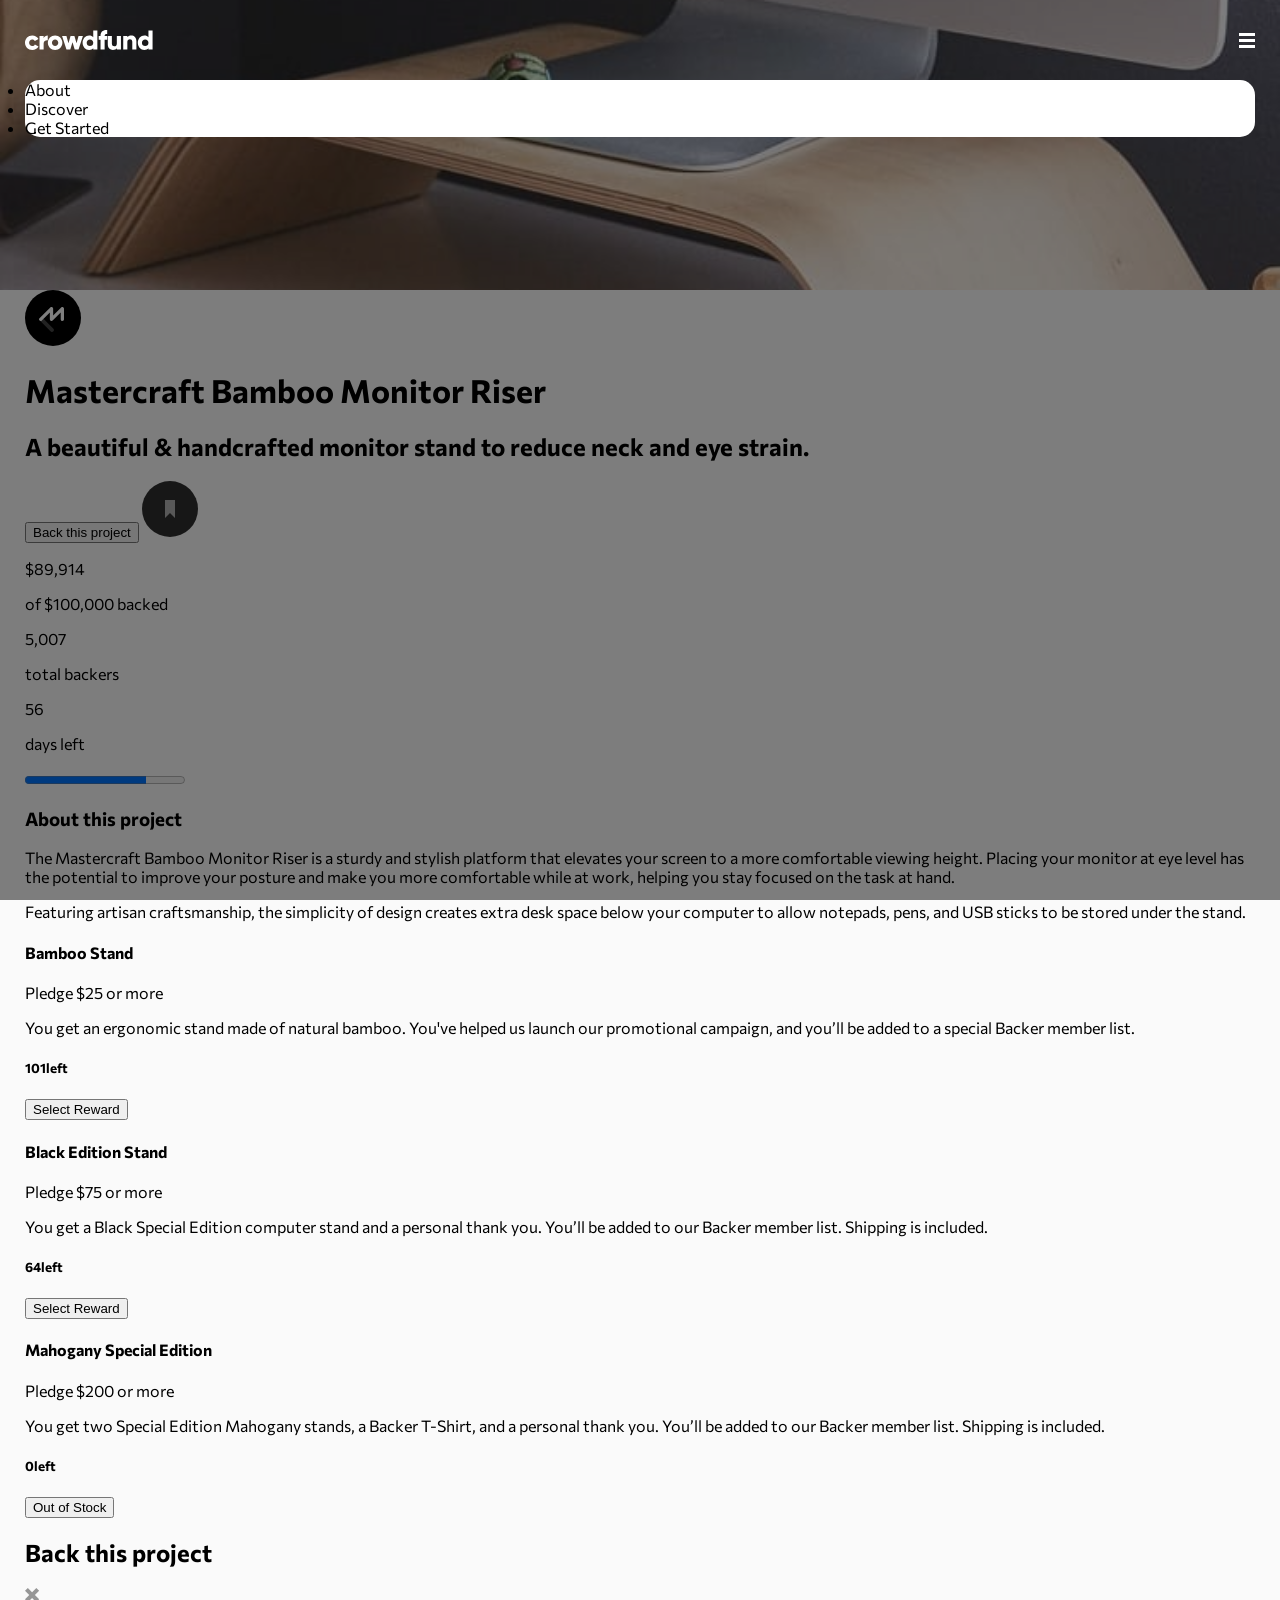
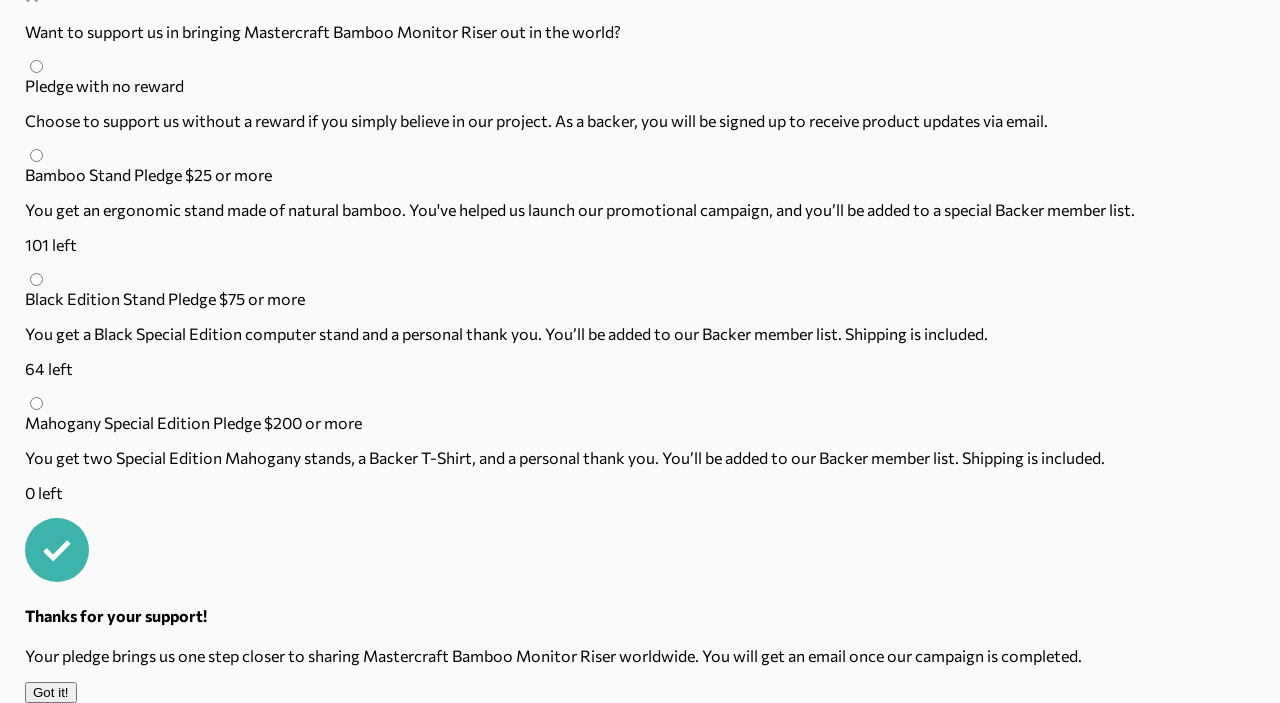
==== commit a8f51af7: "fix html layout" ====
--- a/index.html
+++ b/index.html
@@ -18,28 +18,30 @@
   <link rel="stylesheet" href="styles.css">
 </head>
 <body>
-    <header class="hero-banner">
-      <div class="page-overlay hidden" id="mobile-overlay"></div>
-      <div class="page-container">
-        <nav class="hero-nav">
-          <div class="hero-nav-top">
-            <img src="./images/logo.svg" id="logo" alt="Crowdfund logo"/>
-            <img src="./images/icon-hamburger.svg" id="mobile-nav" alt="Mobile navigation"/>
-          </div>
-          <ul class="hero-nav-menu hidden" id="hero-nav-menu">
-            <li>About</li>
-            <li>Discover</li>
-            <li>Get Started</li>
-          </ul>
-        </nav>    
-      </div>
-    </header>
+
+  <!-- header and navigation -->
+  <header class="hero-banner">
+    <div class="page-overlay hidden" id="mobile-overlay"></div>
+    <div class="page-container">
+      <nav class="hero-nav">
+        <div class="hero-nav-top">
+          <img src="./images/logo.svg" id="logo" alt="Crowdfund logo"/>
+          <img src="./images/icon-hamburger.svg" id="mobile-nav" alt="Mobile navigation"/>
+        </div>
+        <ul class="hero-nav-menu hidden" id="hero-nav-menu">
+          <li>About</li>
+          <li>Discover</li>
+          <li>Get Started</li>
+        </ul>
+      </nav>    
+    </div>
+  </header>
 
 
   
   <div class="page-container">
 
-
+    <!-- intro card -->
     <div class="page-card project-card-desc">
       <img src="./images/logo-mastercraft.svg" class="mastercraft" alt="mastercraft logo" />
       <header>
@@ -52,6 +54,7 @@
       </div>
     </div>
 
+    <!-- project statistics -->
     <div class="page-card project-card-info">
       <div class="card-info-header">
         <p>$89,914</p>
@@ -73,6 +76,7 @@
       </div>
     </div>
 
+    <!-- page about / back options -->
     <div class="page-card about">
       <h3>About this project</h3>
       <p>
@@ -129,6 +133,7 @@
       </div>
     </div>
 
+    <!-- back project modal -->
     <section class="modal hidden" id="modal-back">
       <div class="modal-content page-card">
         <div class="modal-header">
@@ -138,7 +143,6 @@
         <p>Want to support us in bringing Mastercraft Bamboo Monitor Riser out in the world?</p>
         <form>
           <div class="page-card">
-
             <div class="pledge-container">
               <input type="radio" id="pledge" name="pledge-type" value="pledge">
               <div class="pledge-info">
@@ -183,76 +187,22 @@
             <p>You get two Special Edition Mahogany stands, a Backer T-Shirt, and a personal thank you. You’ll be added to our Backer member list. Shipping is included.</p>
             <p><span class="pledge-quantity">0</span> left</p>
           </div>
-
         </form>
       </div>
-
     </section>
 
+    <!-- support modal thanks -->
     <section class="modal" id="modal-support">
       <div class="modal-content page-card">
-       
           <img src="./images/icon-check.svg" />
-       
-      
           <h4>Thanks for your support!</h4>
           <p>Your pledge brings us one step closer to sharing Mastercraft Bamboo Monitor Riser worldwide. You will get
             an email once our campaign is completed.</p>
           <button class="cyan-button" id="modal-support-button">Got it!</button>
-        
       </div>
     </section>
 
   </div>
-
-
-    <p>
-  
-
-
-  
-  
-  
-
-  
-
-
-  
-
-
-  <!-- Selected pledge start -->
-  Enter your pledge
-  $25
-  Continue
-  <!-- Selected pledge end -->
-
-
-
-  <!-- Selected pledge start -->
-  Enter your pledge
-  $75
-  Continue
-  <!-- Selected pledge end -->
-
-  
-
-  <!-- Selected pledge  start -->
-  Enter your pledge
-  $200
-  Continue
-  <!-- Selected pledge end -->
-
-  <!-- Selection modal end -->
-
-  <!-- Success modal start -->
-
-  Thanks for your support!
-  Your pledge brings us one step closer to sharing Mastercraft Bamboo Monitor Riser worldwide. You will get
-  an email once our campaign is completed.
-  Got it!
-
-  <!-- Success modal end -->
-  </p>
   <script src="./script.js"></script>
 </body>
 </html>
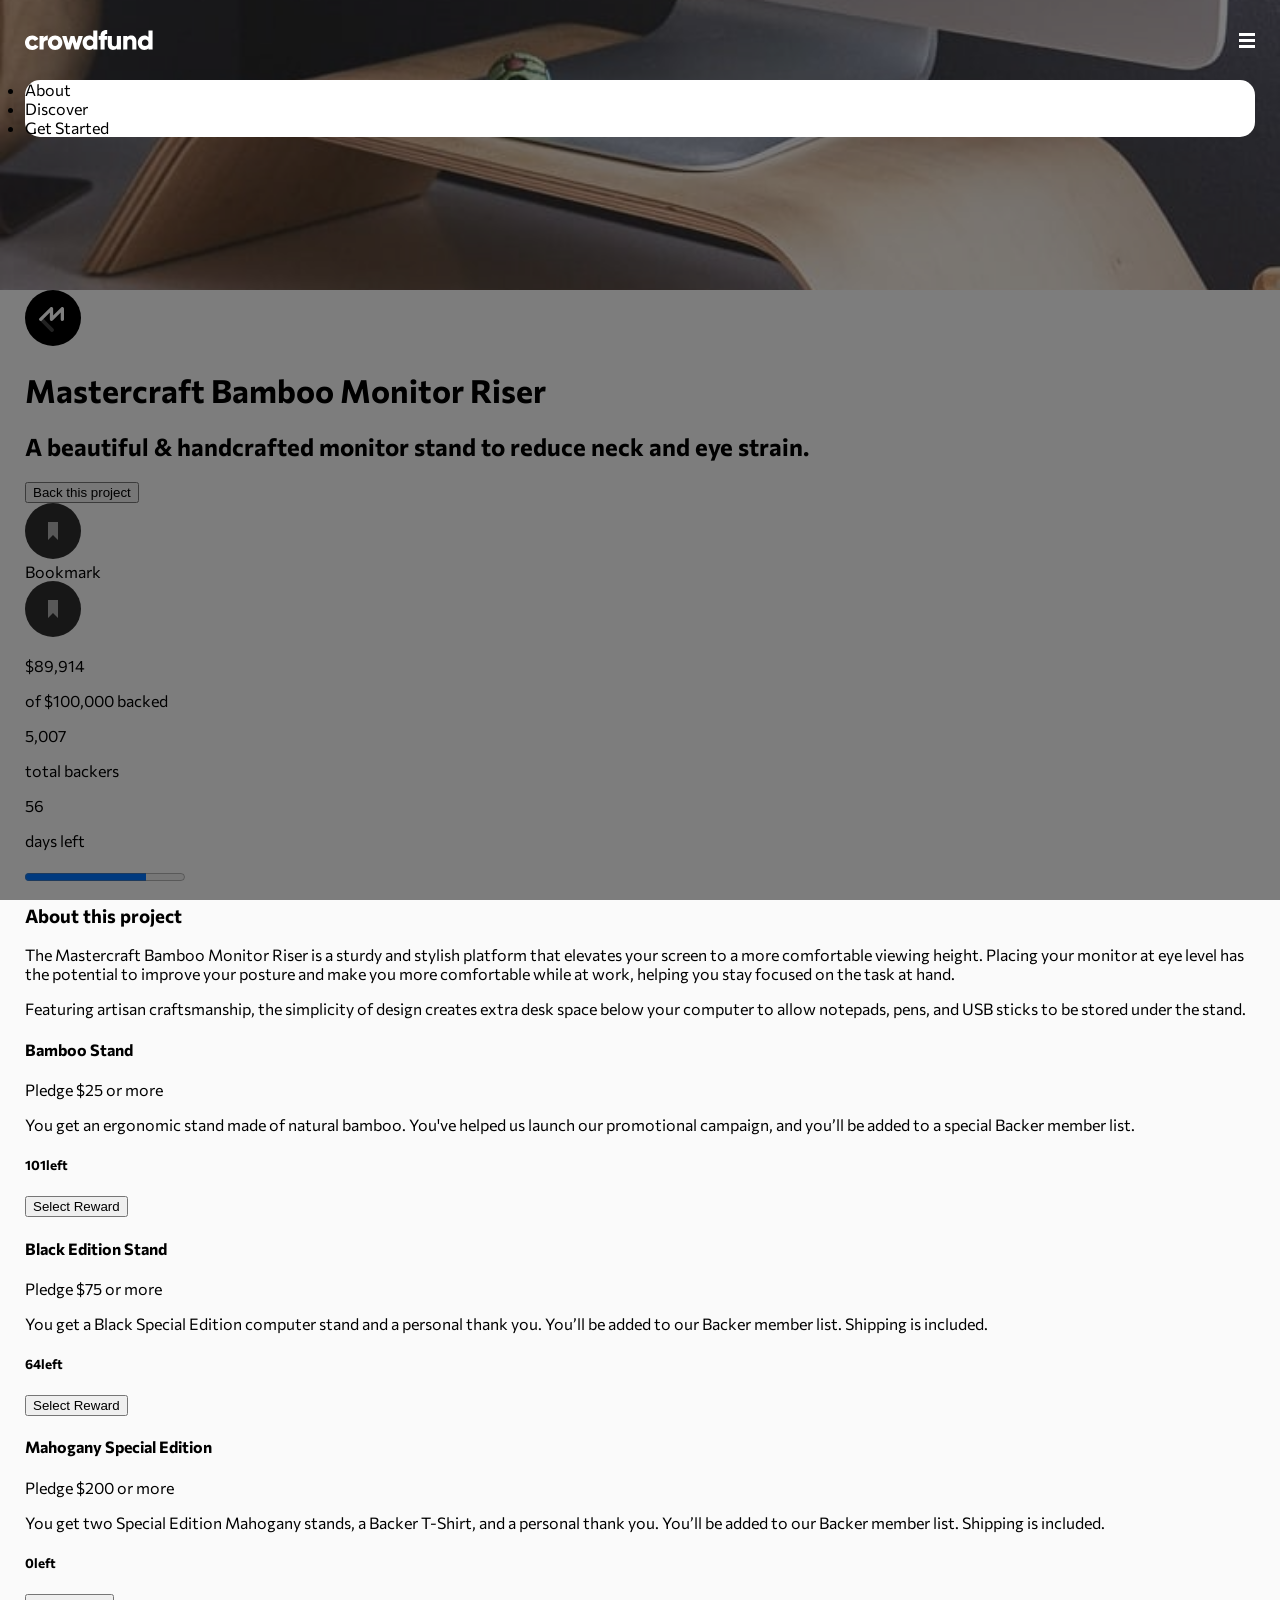
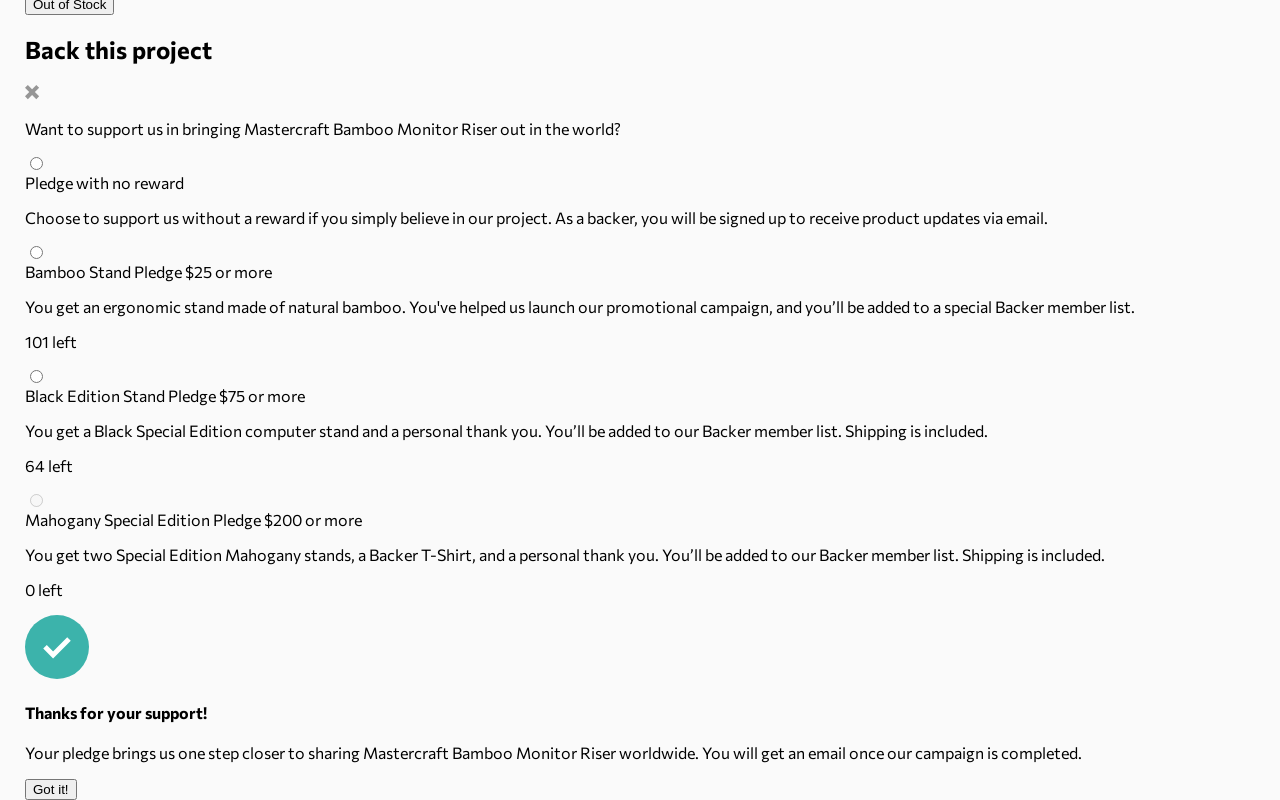
==== commit 6eb77bc3: "add bookmark" ====
--- a/index.html
+++ b/index.html
@@ -50,7 +50,11 @@
       </header>
       <div class="button-grouping">
         <button class="cyan-button" id="back-project-button">Back this project</button>
-        <img src="./images/icon-bookmark.svg" alt="Bookmark"/>
+        <div class="desktop-bookmark hidden">
+          <img src="./images/icon-bookmark.svg" id="bookmark" alt="Bookmark"/>
+          <div>Bookmark</div>
+        </div>
+        <img src="./images/icon-bookmark.svg" id="bookmark-mobile" alt="Bookmark"/>
       </div>
     </div>
 
@@ -89,7 +93,7 @@
         to allow notepads, pens, and USB sticks to be stored under the stand.
       </p>
      
-      <div class="inner-card in-stock">
+      <div class="inner-card in-stock select">
         <h4>Bamboo Stand</h4>
         <p class="priceline">Pledge $25 or more</p>
         <p>
@@ -101,9 +105,13 @@
             <span class="amount">101</span><span class="text">left</span>
           </h5>
         </div>
-        <button class="cyan-button">Select Reward</button>
-      </div>
-      <div class="inner-card in-stock">
+        <button class="cyan-button select-button">Select Reward</button>
+        <div class="options">
+
+        </div>
+      </div>
+
+      <div class="inner-card in-stock select">
         <h4>Black Edition Stand</h4>
         <p class="priceline">Pledge $75 or more</p>
         <p>
@@ -115,8 +123,12 @@
             <span class="amount">64</span><span class="text">left</span>
           </h5>
         </div>
-        <button class="cyan-button">Select Reward</button>
-      </div>
+        <button class="cyan-button select-button">Select Reward</button>
+        <div class="options">
+
+        </div>
+      </div>
+
       <div class="inner-card out-of-stock">
         <h4>Mahogany Special Edition</h4>
         <p class="priceline">Pledge $200 or more</p>
@@ -142,7 +154,7 @@
         </div>
         <p>Want to support us in bringing Mastercraft Bamboo Monitor Riser out in the world?</p>
         <form>
-          <div class="page-card">
+          <div class="page-card select">
             <div class="pledge-container">
               <input type="radio" id="pledge" name="pledge-type" value="pledge">
               <div class="pledge-info">
@@ -152,7 +164,7 @@
             <p>Choose to support us without a reward if you simply believe in our project. As a backer, you will be signed up to receive product updates via email.</p>
           </div>
 
-          <div class="page-card pledge">
+          <div class="page-card pledge select">
             <div class="pledge-container">
               <input type="radio" id="bamboo-edition" name="pledge-type" value="bamboo">
               <div class="pledge-info">
@@ -164,7 +176,7 @@
             <p><span class="pledge-quantity">101</span> left</p>
           </div>
 
-          <div class="page-card pledge">
+          <div class="page-card pledge select">
             <div class="pledge-container">
               <input type="radio" id="black-edition" name="pledge-type" value="black">
               <div class="pledge-info">
@@ -178,7 +190,7 @@
 
           <div class="page-card pledge">
             <div class="pledge-container">
-              <input type="radio" id="mahogany-edition" name="pledge-type" value="mahogany">
+              <input type="radio" id="mahogany-edition" disabled="true" name="pledge-type" value="mahogany">
               <div class="pledge-info">
                 <label for="mahogany-edition" class="pledge-option">Mahogany Special Edition</label>
                 <span class="pledge-priceline">Pledge $200 or more</span>
@@ -192,7 +204,7 @@
     </section>
 
     <!-- support modal thanks -->
-    <section class="modal" id="modal-support">
+    <section class="modal hidden" id="modal-support">
       <div class="modal-content page-card">
           <img src="./images/icon-check.svg" />
           <h4>Thanks for your support!</h4>
--- a/styles.css
+++ b/styles.css
@@ -18,6 +18,8 @@
 .page-container {
     margin: 0px 25px;
 }
+
+
 
 .hero-nav .hero-nav-top {
     display: flex;
@@ -345,6 +347,8 @@
     font-weight: 700;
 }
 
+
+
 .cyan-button {
     padding: 20px;
     border-radius: 40px;
@@ -376,8 +380,59 @@
     outline-style: none;
 }
 
-/* @media only screen and (max-width: 575px) {
+.select:focus-within {
+    border: 2px solid hsl(176, 72%, 28%)
+}
+
+.select:focus-within input[]{
+    border: 2px solid hsl(176, 72%, 28%)
+}
+
+.select:focus-within  .select-button {
+
+}
+
+.select-button {
+
+}
+
+
+
+@media (min-width: 575px) {
     .hero-banner {
-        background-image: url('./images/image-hero-desktop.jpg');
-    }
-} */+        background-image: url('./images/image-hero-desktop.jpg') !important;
+    }
+
+    .page-container {
+        max-width: 730px;
+        margin: 0 auto;
+    }
+
+    .modal-content {
+        max-width: 690px;
+    }
+
+    #back-project-button {
+        max-width: 240px;
+    }
+
+    #bookmark-mobile {
+        display: none;
+    }
+    /* #bookmark {
+        
+        background-color: hsl(0, 0%, 68%);
+    } */
+    .desktop-bookmark {
+        display: flex;
+        justify-content: space-between;
+        align-items: center;
+        background-color: hsl(0, 0%, 88%);
+        border-radius: 50px;
+    }
+    .desktop-bookmark div {
+        padding: 0px 20px;
+        text-align: center;
+        font-weight: 500;
+    }
+}
